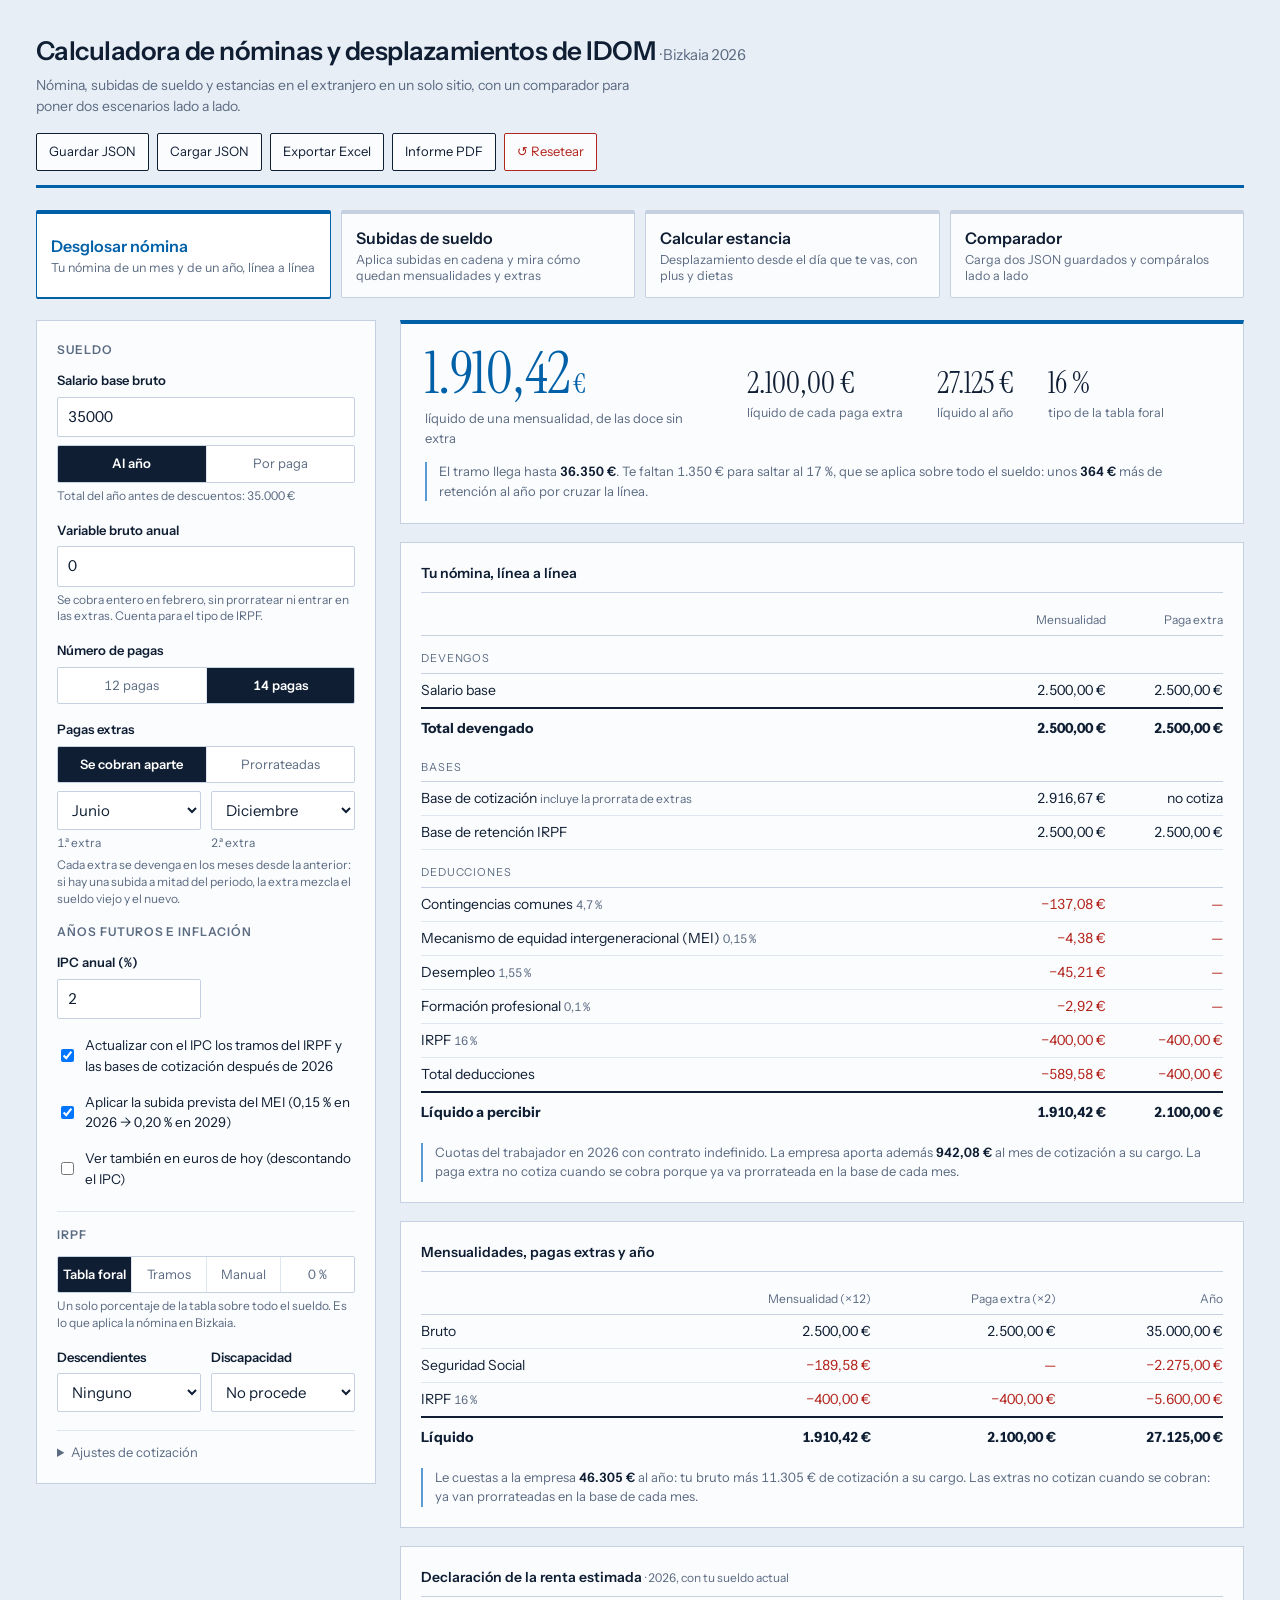
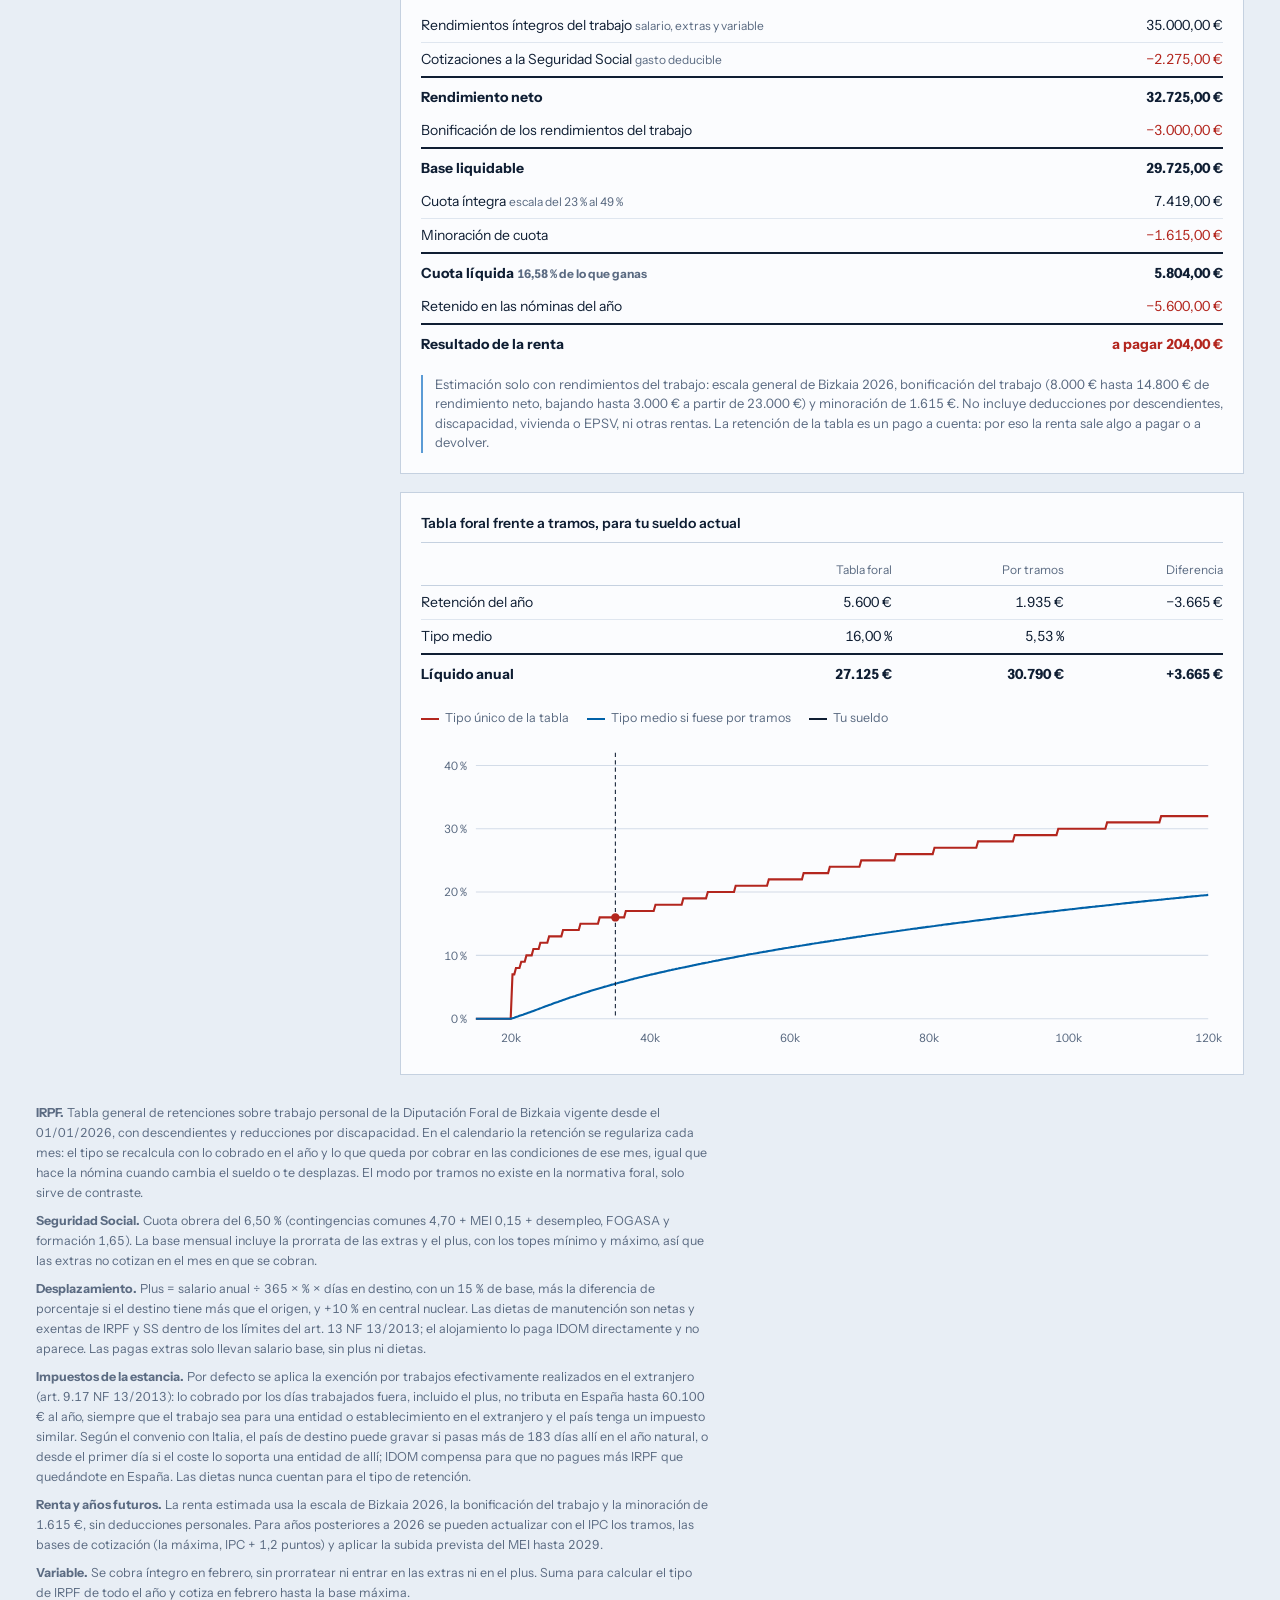
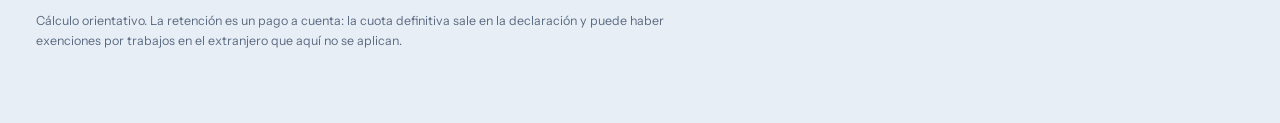
==== src/index.html @ e2e4efe3 "Mejoras: exención 9.17, renta estimada, parámetros por año, euros de hoy, días por calendario, compa" ====
<!DOCTYPE html>
<html lang="es">
<head>
<meta charset="utf-8">
<meta name="viewport" content="width=device-width, initial-scale=1, viewport-fit=cover">
<meta name="theme-color" content="#0061A8">
<meta name="apple-mobile-web-app-capable" content="yes">
<meta name="mobile-web-app-capable" content="yes">
<meta name="apple-mobile-web-app-title" content="Calculadora IDOM">
<title>Calculadora de nóminas y desplazamientos · IDOM</title>
<link rel="preconnect" href="https://fonts.googleapis.com">
<link rel="preconnect" href="https://fonts.gstatic.com" crossorigin>
<link href="https://fonts.googleapis.com/css2?family=Instrument+Sans:ital,wght@0,400..700;1,400&family=Instrument+Serif:ital@0;1&display=swap" rel="stylesheet">
<link rel="manifest" href="manifest.webmanifest">
<link rel="icon" href="icono.svg" type="image/svg+xml">
<link rel="apple-touch-icon" href="icono-180.png">
<script src="vendor/xlsx.full.min.js"></script>
<link rel="stylesheet" href="estilos.css">
</head>
<body class="m-desglose irpf-tabla">
<div class="wrap">
<div id="impresion"></div>

<header>
  <div>
    <h1>Calculadora de nóminas y desplazamientos de IDOM <span class="tag" style="font-size:15px;font-weight:400">· Bizkaia 2026</span></h1>
    <p>Nómina, subidas de sueldo y estancias en el extranjero en un solo sitio, con un comparador para poner dos escenarios lado a lado.</p>
  </div>
  <div class="acciones">
    <button class="btn" type="button" id="btnGuardar">Guardar JSON</button>
    <button class="btn" type="button" id="btnCargar">Cargar JSON</button>
    <input type="file" id="fichero" accept=".json,application/json" hidden>
    <button class="btn" type="button" id="btnExcel">Exportar Excel</button>
    <button class="btn" type="button" id="btnPdf">Informe PDF</button>
    <button class="btn reset" type="button" id="btnReset" title="Volver a los valores iniciales">↺ Resetear</button>
  </div>
</header>

<nav class="modos" id="segModo" aria-label="Qué quieres calcular">
  <button type="button" data-v="desglose" aria-pressed="true"><b>Desglosar nómina</b><span>Tu nómina de un mes y de un año, línea a línea</span></button>
  <button type="button" data-v="subidas" aria-pressed="false"><b>Subidas de sueldo</b><span>Aplica subidas en cadena y mira cómo quedan mensualidades y extras</span></button>
  <button type="button" data-v="estancia" aria-pressed="false"><b>Calcular estancia</b><span>Desplazamiento desde el día que te vas, con plus y dietas</span></button>
  <button type="button" data-v="comparador" aria-pressed="false"><b>Comparador</b><span>Carga dos JSON guardados y compáralos lado a lado</span></button>
</nav>

<div class="grid">

  <!-- ================= PANEL ================= -->
  <form class="panel" id="form" onsubmit="return false">
    <h3>Sueldo</h3>
    <div class="field">
      <label class="lab" for="importe">Salario base bruto</label>
      <input class="big-input" type="number" id="importe" value="35000" min="0" step="100">
      <div class="seg" style="margin-top:8px" id="segImporte">
        <button type="button" data-v="anual" aria-pressed="true">Al año</button>
        <button type="button" data-v="paga" aria-pressed="false">Por paga</button>
      </div>
      <div class="hint" id="hintImporte"></div>
    </div>
    <div class="field">
      <label class="lab" for="variable">Variable bruto anual</label>
      <input type="number" id="variable" value="0" min="0" step="100">
      <div class="hint">Se cobra entero en febrero, sin prorratear ni entrar en las extras. Cuenta para el tipo de IRPF.</div>
    </div>

    <div class="field">
      <label class="lab">Número de pagas</label>
      <div class="seg" id="segPagas">
        <button type="button" data-v="12" aria-pressed="false">12 pagas</button>
        <button type="button" data-v="14" aria-pressed="true">14 pagas</button>
      </div>
    </div>
    <div class="field solo-14">
      <label class="lab">Pagas extras</label>
      <div class="seg no-estancia" id="segCobro">
        <button type="button" data-v="aparte" aria-pressed="true">Se cobran aparte</button>
        <button type="button" data-v="prorr" aria-pressed="false">Prorrateadas</button>
      </div>
      <div class="hint solo-estancia" style="margin-top:0">En la estancia cada extra sale como partida aparte en su mes.</div>
      <div class="row2" style="margin-top:8px">
        <div><select id="extra1" aria-label="Mes de la primera extra"></select><div class="hint">1.ª extra</div></div>
        <div><select id="extra2" aria-label="Mes de la segunda extra"></select><div class="hint">2.ª extra</div></div>
      </div>
      <div class="hint">Cada extra se devenga en los meses desde la anterior: si hay una subida a mitad del periodo, la extra mezcla el sueldo viejo y el nuevo.</div>
    </div>

    <div class="no-desglose">
    <h3>Subidas de sueldo, en cadena</h3>
    <div id="subidas"></div>
    <div class="quick" id="quickSub">
      <button type="button" data-p="1">+1 %</button>
      <button type="button" data-p="2">+2 %</button>
      <button type="button" data-p="3">+3 %</button>
      <button type="button" data-p="5">+5 %</button>
      <button type="button" data-p="10">+10 %</button>
    </div>
    <div class="hint" id="hintSubidas"></div>
    </div>

    <div class="solo-estancia">
      <h3>Desplazamiento</h3>
      <div class="field">
        <label class="lab" for="origen">País de origen</label>
        <select id="origen"></select>
      </div>
      <div class="field">
        <label class="lab" for="destino">País o ciudad de destino</label>
        <select id="destino"></select>
      </div>
      <div class="field">
        <label class="check"><input type="checkbox" id="nuclear"> Central nuclear (+10 % de plus)</label>
      </div>
      <div class="field">
        <label class="check"><input type="checkbox" id="est2"> Vuelta a España a mitad de la estancia</label>
      </div>
      <div class="field">
        <div class="row2 fechas-est">
          <div><label class="lab" for="salida">Día de salida</label><input type="date" id="salida" value="2026-10-15"></div>
          <div class="solo-est2"><label class="lab" for="vueltaEsp">Vuelves a España</label><input type="date" id="vueltaEsp" value="2027-04-01"></div>
          <div class="solo-est2"><label class="lab" for="idaDeNuevo">Regresas a la estancia</label><input type="date" id="idaDeNuevo" value="2027-05-15"></div>
          <div><label class="lab" for="regreso"><span class="no-est2">Día de regreso</span><span class="solo-est2">Vuelta definitiva</span></label><input type="date" id="regreso" value="2027-12-20"></div>
        </div>
        <div class="hint no-est2">El resto del año cobras el sueldo de origen.</div>
        <div class="hint solo-est2">Mismo destino, con un tramo en España en medio (por ejemplo Italia, España, Italia). En ese tramo cobras el sueldo español, sin plus ni dietas. La regla de los 183 días suma los dos tramos fuera.</div>
      </div>
      <div class="field">
        <label class="lab">Periodo a calcular</label>
        <div class="seg" id="segPeriodo">
          <button type="button" data-v="estancia" aria-pressed="true">Solo la estancia</button>
          <button type="button" data-v="custom" aria-pressed="false">Otro periodo</button>
        </div>
        <div class="row2 solo-custom" style="margin-top:8px">
          <div><input type="month" id="calcDesde" value="2026-01" aria-label="Calcular desde" placeholder="AAAA-MM"><div class="hint">Desde</div></div>
          <div><input type="month" id="calcHasta" value="2027-12" aria-label="Calcular hasta" placeholder="AAAA-MM"><div class="hint">Hasta</div></div>
        </div>
        <div class="hint solo-custom">Meses completos. Los que caen fuera de la estancia van con el sueldo español; por ejemplo, de enero a octubre aunque vuelvas en julio.</div>
      </div>
      <div class="field">
        <label class="lab" for="modoDias">Días en destino (para plus y dietas)</label>
        <select id="modoDias">
          <option value="fijo">Un número fijo al mes</option>
          <option value="laborables">Laborables según calendario (lunes a viernes)</option>
          <option value="naturales">Todos los días naturales</option>
        </select>
        <div class="row2 solo-dias-fijo" style="margin-top:8px">
          <div><input type="number" id="diasDef" value="22" min="0" max="31" aria-label="Días en destino en un mes completo"><div class="hint">días en un mes completo</div></div>
        </div>
        <div class="hint">Se puede cambiar mes a mes en la tabla del calendario. Las dietas no cuentan para el tipo de IRPF.</div>
      </div>

      <h3>Impuestos de la estancia</h3>
      <div class="field">
        <label class="lab" for="regimen">Cómo tributa lo cobrado fuera</label>
        <select id="regimen">
          <option value="917">Exención por trabajos en el extranjero (art. 9.17)</option>
          <option value="183">Regla simplificada de los 183 días</option>
          <option value="ninguno">Tributa todo en España</option>
        </select>
        <div class="hint" id="hintRegimen"></div>
      </div>
      <div class="field solo-917">
        <label class="check"><input type="checkbox" id="aplicaNomina" checked> IDOM aplica la exención ya en la nómina</label>
        <div class="hint">Si no, te retienen como siempre y lo recuperas en la declaración de la renta.</div>
      </div>
      <div class="field">
        <label class="check"><input type="checkbox" id="costeDestino"> El coste lo soporta una entidad del país de destino (filial, sucursal o cliente allí)</label>
        <div class="hint">Con el convenio, el país de destino puede gravarte si pasas más de 183 días allí en el año natural, o desde el primer día si se cumple esta casilla.</div>
      </div>
      <div class="field">
        <label class="check"><input type="checkbox" id="tope" checked> IDOM compensa para que no pagues más IRPF que quedándote en España</label>
      </div>
    </div>

    <div class="solo-subidas">
      <h3>Calendario</h3>
      <div class="field">
        <label class="lab" for="anio">Ver mes a mes desde el año</label>
        <input type="number" id="anio" value="2026" min="2000" max="2100">
      </div>
    </div>

    <div class="no-comparador">
      <h3>Años futuros e inflación</h3>
      <div class="field">
        <div class="row2">
          <div><label class="lab" for="ipc">IPC anual (%)</label><input type="number" id="ipc" value="2" step="0.1" min="-5" max="20"></div>
        </div>
      </div>
      <div class="field">
        <label class="check"><input type="checkbox" id="indexar" checked> Actualizar con el IPC los tramos del IRPF y las bases de cotización después de 2026</label>
      </div>
      <div class="field">
        <label class="check"><input type="checkbox" id="meiProg" checked> Aplicar la subida prevista del MEI (0,15 % en 2026 → 0,20 % en 2029)</label>
      </div>
      <div class="field">
        <label class="check"><input type="checkbox" id="eurosHoy"> Ver también en euros de hoy (descontando el IPC)</label>
      </div>
    </div>

    <h3>IRPF</h3>
    <div class="field">
      <div class="seg" id="segIrpf">
        <button type="button" data-v="tabla" aria-pressed="true">Tabla foral</button>
        <button type="button" data-v="prog" aria-pressed="false">Tramos</button>
        <button type="button" data-v="manual" aria-pressed="false">Manual</button>
        <button type="button" data-v="zero" aria-pressed="false">0 %</button>
      </div>
      <div class="hint" id="hintIrpf"></div>
    </div>
    <div class="field solo-manual">
      <label class="lab" for="irpfManual">Tipo manual (%)</label>
      <input type="number" id="irpfManual" value="17" min="0" max="60" step="0.1">
    </div>
    <div class="field">
      <div class="row2">
        <div>
          <label class="lab" for="desc">Descendientes</label>
          <select id="desc">
            <option value="0" selected>Ninguno</option>
            <option value="1">1</option><option value="2">2</option>
            <option value="3">3</option><option value="4">4</option>
            <option value="5">5</option><option value="6">6 o más</option>
          </select>
        </div>
        <div>
          <label class="lab" for="disc">Discapacidad</label>
          <select id="disc">
            <option value="0" selected>No procede</option>
            <option value="1">Apdo. 4.a)</option>
            <option value="2">Apdos. 4.b) y c)</option>
          </select>
        </div>
      </div>
    </div>

    <details>
      <summary>Ajustes de cotización</summary>
      <div class="adv">
        <div class="field">
          <label class="lab" for="tipoSS">Cuota obrera (%)</label>
          <input type="number" id="tipoSS" value="6.50" step="0.01" min="0">
        </div>
        <div class="field">
          <label class="lab" for="tipoEmp">Cuota empresa (%)</label>
          <input type="number" id="tipoEmp" value="32.30" step="0.01" min="0">
        </div>
        <div class="field">
          <label class="lab" for="baseMin">Base mínima (€/mes)</label>
          <input type="number" id="baseMin" value="1649.70" step="0.01" min="0">
        </div>
        <div class="field">
          <label class="lab" for="baseMax">Base máxima (€/mes)</label>
          <input type="number" id="baseMax" value="5101.20" step="0.01" min="0">
        </div>
      </div>
    </details>
  </form>

  <!-- ================= RESULTADOS ================= -->
  <div id="resultados">

    <!-- ========== DESGLOSE Y SUBIDAS ========== -->
    <div class="no-estancia">
      <div class="hero solo-desglose">
        <div class="row">
          <div>
            <div class="figure" id="nHeroNeto">—</div>
            <div class="fig-lab" id="nHeroLab">líquido de una mensualidad</div>
          </div>
          <div class="solo-extra-aparte" id="nHeroExtraBox">
            <div class="sub" id="nHeroExtra">—</div>
            <div class="sub-lab">líquido de cada paga extra</div>
          </div>
          <div id="nHeroVarBox">
            <div class="sub" id="nHeroVar">—</div>
            <div class="sub-lab">líquido del variable, en febrero</div>
          </div>
          <div>
            <div class="sub" id="nHeroAnual">—</div>
            <div class="sub-lab">líquido al año</div>
          </div>
          <div>
            <div class="sub" id="nHeroTipo">—</div>
            <div class="sub-lab" id="nHeroTipoLab">retención IRPF</div>
          </div>
        </div>
        <div class="note" id="nTramoNota"></div>
      </div>

      <div class="panel solo-desglose" style="margin-top:18px">
        <h2>Tu nómina, línea a línea</h2>
        <div class="ancho"><table id="nNomina"></table></div>
        <div class="note" id="nNominaNota"></div>
      </div>

      <div class="panel solo-desglose" style="margin-top:18px">
        <h2>Mensualidades, pagas extras y año</h2>
        <div class="ancho"><table id="nTablaReparto"></table></div>
        <div class="note" id="nCosteNota"></div>
      </div>

      <div class="panel solo-desglose" style="margin-top:18px">
        <h2>Declaración de la renta estimada <span class="tag" id="nRentaTag"></span></h2>
        <div class="ancho"><table id="nRenta"></table></div>
        <div class="note" id="nRentaNota"></div>
      </div>

      <div class="hero solo-subidas">
        <div class="row">
          <div>
            <div class="figure" id="sHeroNeto">—</div>
            <div class="fig-lab" id="sHeroLab">líquido de una mensualidad tras las subidas</div>
          </div>
          <div id="sHeroExtraBox">
            <div class="sub" id="sHeroExtra">—</div>
            <div class="sub-lab" id="sHeroExtraLab">líquido de cada paga extra</div>
          </div>
          <div>
            <div class="sub" id="sHeroBruto">—</div>
            <div class="sub-lab" id="sHeroBrutoLab">bruto anual al final</div>
          </div>
          <div>
            <div class="sub" id="sHeroGana">—</div>
            <div class="sub-lab">más de líquido al año que hoy</div>
          </div>
        </div>
      </div>

      <div class="panel solo-subidas" style="margin-top:18px">
        <h2>Subidas encadenadas <span class="tag">· cada una sobre el sueldo que deja la anterior</span></h2>
        <div class="scrollx"><table id="nRecorrido"></table></div>
        <div class="note" id="nRecorridoNota"></div>
        <div class="chartbox">
          <div class="legend">
            <span><span class="key" style="background:var(--red)"></span>Líquido anual con la tabla foral</span>
            <span><span class="key" style="background:var(--teal)"></span>Líquido anual si fuese por tramos</span>
            <span><span class="key" style="background:var(--ink)"></span>Hoy y cada subida</span>
          </div>
          <svg id="chartNeto" viewBox="0 0 760 300" role="img" aria-label="Líquido anual en función del salario bruto"></svg>
        </div>
      </div>

      <div class="panel solo-subidas" style="margin-top:18px">
        <h2>Mes a mes <span class="tag" id="nCalTag"></span></h2>
        <div id="nCalendario"></div>
      </div>

      <div class="panel solo-desglose" style="margin-top:18px">
        <h2>Tabla foral frente a tramos, para tu sueldo actual</h2>
        <table>
          <tr class="th"><td></td><td class="n">Tabla foral</td><td class="n">Por tramos</td><td class="n">Diferencia</td></tr>
          <tr><td>Retención del año</td><td class="n" id="cU">—</td><td class="n" id="cP">—</td><td class="n" id="cD">—</td></tr>
          <tr><td>Tipo medio</td><td class="n" id="cUt">—</td><td class="n" id="cPt">—</td><td class="n"></td></tr>
          <tr class="total"><td>Líquido anual</td><td class="n" id="cUn">—</td><td class="n" id="cPn">—</td><td class="n" id="cDn">—</td></tr>
        </table>
        <div class="chartbox">
          <div class="legend">
            <span><span class="key" style="background:var(--red)"></span>Tipo único de la tabla</span>
            <span><span class="key" style="background:var(--teal)"></span>Tipo medio si fuese por tramos</span>
            <span><span class="key" style="background:var(--ink)"></span>Tu sueldo</span>
          </div>
          <svg id="chartTipo" viewBox="0 0 760 300" role="img" aria-label="Tipo de retención según el salario bruto anual"></svg>
        </div>
      </div>
    </div>

    <!-- ========== COMPARADOR ========== -->
    <div class="solo-comparador">
      <div class="slots" id="cmpSlots"></div>
      <input type="file" id="cmpFichero" accept=".json,application/json" hidden>
      <div class="panel" style="margin-top:18px">
        <h2>Comparación</h2>
        <div class="kpis" id="cmpKpis" style="margin-bottom:16px"></div>
        <div class="ancho"><table id="cmpTabla"></table></div>
        <div class="note" id="cmpNota"></div>
      </div>
      <div class="panel" id="cmpMesesPanel" style="margin-top:18px">
        <h2>Mes a mes <span class="tag" id="cmpMesesTag"></span></h2>
        <div class="legend" id="cmpLeyenda"></div>
        <svg id="chartCmp" viewBox="0 0 1200 280" role="img" aria-label="Líquido de cada mes en cada escenario"></svg>
        <div class="scrollx" style="margin-top:14px"><table class="cal" id="cmpMeses"></table></div>
      </div>
    </div>

    <!-- ========== ESTANCIA ========== -->
    <div class="solo-estancia">
      <div id="eAviso"></div>
      <div id="eContenido">
        <div class="panel dash">
          <div class="dash-head">
            <h2 style="border:0;margin:0;padding:0">Tu estancia <span class="tag" id="eDashTag"></span></h2>
            <div class="cfg" id="eCfg" style="margin:0;padding:0;border:0"></div>
          </div>
          <div class="kpis" id="eKpis"></div>
        </div>

        <div class="dos">
        <div class="panel" style="margin-top:18px">
          <h2>Desglose de la estancia <span class="tag" id="eResTag"></span></h2>
          <div class="ancho"><table id="eResumen"></table></div>
          <div class="note" id="eResNota"></div>
        </div>

        <div class="panel" style="margin-top:18px">
          <h2>Líquido de cada mes de estancia</h2>
          <div class="legend">
            <span><span class="key bar" style="background:var(--teal)"></span>Desplazado</span>
            <span><span class="key" style="background:var(--ink)"></span>Si te hubieras quedado, los mismos días</span>
          </div>
          <svg id="chartEstancia" viewBox="0 0 760 300" role="img" aria-label="Líquido de cada mes de estancia frente a quedarse"></svg>
        </div>
        </div>

        <div class="panel" style="margin-top:18px">
          <h2>IRPF y residencia fiscal, año a año</h2>
          <div class="ancho"><table id="eAnios"></table></div>
          <div class="note" id="eAniosNota"></div>
        </div>

      </div>
    </div>

  </div>
</div>

<div class="solo-estancia" id="eCalPanel">
  <div class="panel" style="margin-top:18px">
    <h2>Mes a mes, solo el periodo de estancia</h2>
    <div class="hint" style="margin:-4px 0 6px">Salario y pagas extras en proporción a los días naturales fuera de cada mes. Los días en destino (los que cuentan para plus y dietas) se pueden editar; los meses cambiados quedan marcados. <button type="button" class="btn" id="btnResetDias" style="padding:3px 8px;font-size:12px;margin-left:6px">Volver a los días por defecto</button></div>
    <div id="eCalendario"></div>
  </div>
</div>

    <footer>
      <p><b>IRPF.</b> Tabla general de retenciones sobre trabajo personal de la Diputación Foral de Bizkaia vigente desde el 01/01/2026, con descendientes y reducciones por discapacidad. En el calendario la retención se regulariza cada mes: el tipo se recalcula con lo cobrado en el año y lo que queda por cobrar en las condiciones de ese mes, igual que hace la nómina cuando cambia el sueldo o te desplazas. El modo por tramos no existe en la normativa foral, solo sirve de contraste.</p>
      <p><b>Seguridad Social.</b> Cuota obrera del 6,50 % (contingencias comunes 4,70 + MEI 0,15 + desempleo, FOGASA y formación 1,65). La base mensual incluye la prorrata de las extras y el plus, con los topes mínimo y máximo, así que las extras no cotizan en el mes en que se cobran.</p>
      <p><b>Desplazamiento.</b> Plus = salario anual ÷ 365 × % × días en destino, con un 15 % de base, más la diferencia de porcentaje si el destino tiene más que el origen, y +10 % en central nuclear. Las dietas de manutención son netas y exentas de IRPF y SS dentro de los límites del art. 13 NF 13/2013; el alojamiento lo paga IDOM directamente y no aparece. Las pagas extras solo llevan salario base, sin plus ni dietas.</p>
      <p><b>Impuestos de la estancia.</b> Por defecto se aplica la exención por trabajos efectivamente realizados en el extranjero (art. 9.17 NF 13/2013): lo cobrado por los días trabajados fuera, incluido el plus, no tributa en España hasta 60.100 € al año, siempre que el trabajo sea para una entidad o establecimiento en el extranjero y el país tenga un impuesto similar. Según el convenio con Italia, el país de destino puede gravar si pasas más de 183 días allí en el año natural, o desde el primer día si el coste lo soporta una entidad de allí; IDOM compensa para que no pagues más IRPF que quedándote en España. Las dietas nunca cuentan para el tipo de retención.</p>
      <p><b>Renta y años futuros.</b> La renta estimada usa la escala de Bizkaia 2026, la bonificación del trabajo y la minoración de 1.615 €, sin deducciones personales. Para años posteriores a 2026 se pueden actualizar con el IPC los tramos, las bases de cotización (la máxima, IPC + 1,2 puntos) y aplicar la subida prevista del MEI hasta 2029.</p>
      <p><b>Variable.</b> Se cobra íntegro en febrero, sin prorratear ni entrar en las extras ni en el plus. Suma para calcular el tipo de IRPF de todo el año y cotiza en febrero hasta la base máxima.</p>
      <p>Cálculo orientativo. La retención es un pago a cuenta: la cuota definitiva sale en la declaración y puede haber exenciones por trabajos en el extranjero que aquí no se aplican.</p>
    </footer>
</div>

<div id="barraMovil" role="region" aria-label="Resultado">
  <div class="bm-txt"><div class="bm-v" id="bmV">—</div><div class="bm-l" id="bmL"></div></div>
  <button type="button" id="bmDatos">Datos</button>
  <button type="button" id="bmRes" class="on">Resultado</button>
</div>
<script src="datos.js"></script>
<script src="motor.js"></script>
<script src="app.js"></script>
</body>
</html>
---- src/estilos.css ----
:root{
    /* paleta azul IDOM: cambia --teal para ajustar el azul corporativo */
    --paper:#E8EEF5;
    --card:#FBFCFE;
    --ink:#0F1E33;
    --muted:#5B6B82;
    --line:#C5D1E0;
    --line-soft:#DFE6EF;
    --red:#B3261E;
    --teal:#0061A8;
    --gold:#5B9BD5;
    --tint:#EAF2FB;
    --warn-bg:#FBEAE8;
  }
  *{box-sizing:border-box}
  html,body{margin:0;padding:0}
  body{
    background:var(--paper);
    color:var(--ink);
    font-family:"Instrument Sans",system-ui,sans-serif;
    font-size:15px;
    line-height:1.5;
    -webkit-font-smoothing:antialiased;
    font-variant-numeric:tabular-nums;
  }
  .wrap{max-width:1240px;margin:0 auto;padding:32px 16px 64px}

  header{border-bottom:3px solid var(--teal);padding-bottom:14px;margin-bottom:22px;
    display:flex;flex-wrap:wrap;gap:16px;align-items:flex-end;justify-content:space-between}
  h1{font-size:26px;font-weight:600;letter-spacing:-.02em;margin:0 0 4px}
  header p{margin:0;color:var(--muted);max-width:70ch;font-size:14px}
  .acciones{display:flex;gap:8px;flex-wrap:wrap}
  .btn{font:inherit;font-size:13px;padding:8px 12px;border:1px solid var(--ink);background:var(--card);
    color:var(--ink);cursor:pointer;border-radius:2px}
  .btn:hover{background:var(--ink);color:#fff}
  .btn.reset{border-color:var(--red);color:var(--red)}
  .btn.reset:hover{background:var(--red);color:#fff}
  .btn.ok{background:var(--teal);border-color:var(--teal);color:#fff}

  .grid{display:grid;grid-template-columns:340px minmax(0,1fr);gap:24px;align-items:start}
  @media (max-width:900px){.grid{grid-template-columns:minmax(0,1fr)}}
  .grid > *{min-width:0}
  body.m-estancia .wrap{max-width:1680px}
  body.m-estancia .grid{grid-template-columns:320px minmax(0,1fr)}
  @media (max-width:900px){body.m-estancia .grid{grid-template-columns:minmax(0,1fr)}}
  .dos{display:grid;grid-template-columns:minmax(0,1fr) minmax(0,1fr);gap:18px;margin-top:18px}
  .dos > .panel{margin-top:0 !important}
  @media (max-width:1150px){.dos{grid-template-columns:minmax(0,1fr)}}
  #eCalPanel .scrollx table{min-width:1000px}
  #eAnios td{padding-right:12px}
  #eResumen td.n{padding-left:14px}
  #eAnios td:last-child{padding-right:0}
  table.cal td{white-space:nowrap}
  body.m-comparador .grid{grid-template-columns:minmax(0,1fr)}
  .slots{display:grid;grid-template-columns:repeat(2,minmax(0,1fr));gap:18px}
  @media (max-width:900px){.slots{grid-template-columns:minmax(0,1fr)}}
  .slots .panel{margin-top:0 !important}
  .cmp-slot h2 .dot{display:inline-block;width:10px;height:10px;border-radius:2px;margin-right:6px;vertical-align:0}
  .cmp-slot .acciones{margin:4px 0 12px}
  .cmp-slot .btn{font-size:12.5px;padding:6px 10px}
  .cmp-info{font-size:13px;color:var(--muted)}
  .cmp-info b{color:var(--ink)}
  .cmp-vacio{padding:18px;border:1px dashed var(--line);color:var(--muted);font-size:13.5px;text-align:center}
  #cmpTabla td.n{padding-left:14px}
  .dash-head{display:flex;flex-wrap:wrap;gap:8px 24px;align-items:baseline;justify-content:space-between;margin-bottom:14px}
  .kpis{display:grid;grid-template-columns:repeat(4,minmax(0,1fr));gap:1px;background:var(--line-soft);border:1px solid var(--line-soft)}
  @media (max-width:1100px){.kpis{grid-template-columns:repeat(2,minmax(0,1fr))}}
  .kpi{background:var(--card);padding:14px 16px;min-width:0}
  .kpi .v{font-family:"Instrument Serif",Georgia,serif;font-size:34px;line-height:1.05;white-space:nowrap}
  .kpi .l{font-size:12.5px;color:var(--muted);margin-top:4px}
  .kpi .s{font-size:12px;color:var(--muted);margin-top:2px}
  .kpi.main .v{color:var(--teal);font-size:44px}
  .kpi.pos .v{color:var(--teal)}
  @media (max-width:500px){.kpi .v{font-size:26px}.kpi.main .v{font-size:32px}}
  table.cal tr.yrow td{background:var(--paper);font-weight:600;padding:8px 6px;white-space:normal}
  table.cal tr.ysub td{border-top:1px solid var(--ink);font-weight:600}
  .pill.nores{color:var(--teal);background:#E2EEF9}
  .pill.alerta{color:var(--red);background:var(--warn-bg);white-space:nowrap}
  .pill.res{color:var(--muted)}

  .panel{background:var(--card);border:1px solid var(--line);padding:20px}
  .panel + .panel{margin-top:18px}
  .panel h3{font-size:12px;text-transform:uppercase;letter-spacing:.08em;color:var(--muted);
    margin:22px 0 12px;padding-top:14px;border-top:1px solid var(--line-soft);font-weight:600}
  .panel h3:first-of-type{margin-top:0;border-top:0;padding-top:0}

  .field{margin-bottom:16px}
  .field:last-child{margin-bottom:0}
  label.lab{display:block;font-size:13px;font-weight:600;margin-bottom:6px}
  .hint{font-size:12px;color:var(--muted);margin-top:5px;line-height:1.4}
  .row2{display:grid;grid-template-columns:minmax(0,1fr) minmax(0,1fr);gap:10px}
  .fechas-est{row-gap:12px;align-items:end}
  .row2 input[type=date]{padding:8px 6px;font-size:14px}

  input[type=number],input[type=date],input[type=month],input[type=text],select{
    width:100%;font:inherit;font-variant-numeric:tabular-nums;
    padding:8px 10px;border:1px solid var(--line);background:#fff;color:var(--ink);border-radius:2px;
  }
  input:focus,select:focus,.seg button:focus-visible,.btn:focus-visible{outline:2px solid var(--teal);outline-offset:1px}
  .big-input{font-size:22px;font-weight:600;padding:10px}

  .seg{display:flex;border:1px solid var(--line);border-radius:2px;overflow:hidden;background:#fff}
  .seg button{
    flex:1;font:inherit;font-size:13px;padding:8px 4px;border:0;background:#fff;color:var(--muted);
    cursor:pointer;border-right:1px solid var(--line-soft);
  }
  .seg button:last-child{border-right:0}
  .seg button[aria-pressed=true]{background:var(--ink);color:#fff;font-weight:600}
  .modos{display:grid;grid-template-columns:repeat(4,minmax(0,1fr));gap:10px;margin-bottom:22px}
  @media (max-width:1000px){.modos{grid-template-columns:repeat(2,minmax(0,1fr))}}
  @media (max-width:700px){.modos{grid-template-columns:1fr}}
  .modos button{font:inherit;text-align:left;cursor:pointer;background:var(--card);color:var(--ink);
    border:1px solid var(--line);border-top:4px solid var(--line);padding:12px 14px;border-radius:2px}
  .modos button:hover{border-color:var(--ink)}
  .modos button b{display:block;font-size:16px;font-weight:600;margin-bottom:2px}
  .modos button span{display:block;font-size:12.5px;color:var(--muted);line-height:1.35}
  .modos button[aria-pressed=true]{border-color:var(--teal);border-top-color:var(--teal);background:#fff;
    box-shadow:0 1px 0 var(--teal)}
  .modos button[aria-pressed=true] b{color:var(--teal)}
  tr.sec td{font-size:11px;text-transform:uppercase;letter-spacing:.08em;color:var(--muted);
    padding-top:14px;border-bottom:1px solid var(--line)}

  .check{display:flex;gap:8px;align-items:center;font-size:13.5px}

  details{margin-top:18px;border-top:1px solid var(--line-soft);padding-top:12px}
  summary{cursor:pointer;font-size:13px;color:var(--muted)}
  summary:hover{color:var(--ink)}
  .adv{display:grid;grid-template-columns:1fr 1fr;gap:12px;margin-top:14px}
  .adv .field{margin-bottom:0}
  .adv label.lab{font-size:11.5px;font-weight:500;color:var(--muted)}
  .adv input{padding:6px 8px;font-size:13px}

  /* subidas */
  .sub-row{display:grid;grid-template-columns:22px 74px 1fr 28px;gap:6px;align-items:center;margin-bottom:6px}
  .sub-row .n{font-size:12px;color:var(--muted)}
  .sub-row input{padding:6px 7px;font-size:13.5px}
  .sub-del{border:0;background:none;color:var(--muted);font-size:18px;line-height:1;cursor:pointer;padding:4px;border-radius:2px}
  .sub-del:hover{color:var(--red);background:var(--warn-bg)}
  .quick{display:flex;gap:6px;flex-wrap:wrap;margin-top:8px}
  .quick button{font:inherit;font-size:12.5px;padding:6px 9px;border:1px solid var(--line);background:#fff;
    color:var(--ink);cursor:pointer;border-radius:2px}
  .quick button:hover{border-color:var(--ink)}
  .vacio{font-size:13px;color:var(--muted);padding:6px 0}

  /* resultados */
  .hero{background:var(--card);border:1px solid var(--line);border-top:4px solid var(--teal);padding:22px 24px}
  .hero .row{display:flex;flex-wrap:wrap;gap:34px;align-items:baseline}
  .figure{font-family:"Instrument Serif",Georgia,serif;font-size:58px;line-height:.95;letter-spacing:-.01em;color:var(--teal)}
  .figure span{font-size:26px}
  .fig-lab{font-size:13px;color:var(--muted);margin-top:8px;max-width:32ch}
  .sub{font-family:"Instrument Serif",Georgia,serif;font-size:30px;line-height:1;color:var(--ink)}
  .sub-lab{font-size:12.5px;color:var(--muted);margin-top:6px;max-width:26ch}

  .cols{display:grid;grid-template-columns:1fr 1fr;gap:18px;margin-top:18px}
  @media (max-width:760px){.cols{grid-template-columns:1fr}}

  h2{font-size:14px;font-weight:600;margin:0 0 12px;padding-bottom:8px;border-bottom:1px solid var(--line)}
  h2 .tag{font-weight:400}
  table{width:100%;border-collapse:collapse;font-size:14px}
  td,th{padding:6px 0;border-bottom:1px solid var(--line-soft);vertical-align:baseline;text-align:left;font-weight:400}
  td.n,th.n{text-align:right;font-variant-numeric:tabular-nums;white-space:nowrap}
  tr.total td{border-bottom:0;border-top:2px solid var(--ink);font-weight:700;padding-top:9px}
  tr.neg td.n,td.neg{color:var(--red)}
  .tag{font-size:12px;color:var(--muted)}
  .th td,thead th{color:var(--muted);font-size:12px;border-bottom:1px solid var(--line)}
  td.pos{color:var(--teal);font-weight:600}

  .note{margin-top:14px;font-size:13px;line-height:1.5;color:var(--muted);border-left:2px solid var(--gold);padding-left:12px}
  .note b{color:var(--ink);font-weight:600}
  .note:empty{display:none}

  .scrollx{overflow-x:auto;-webkit-overflow-scrolling:touch}
  .scrollx table{min-width:760px}
  .ancho{overflow-x:auto}
  .th td.n{white-space:normal}
  td.sep,th.sep{border-left:1px solid var(--line);padding-left:8px}
  td.warn{color:var(--red);font-weight:600}
  tr.cliff td{background:var(--warn-bg)}

  /* calendario */
  table.cal{font-size:13px}
  table.cal th,table.cal td{padding:5px 6px}
  table.cal td:first-child,table.cal th:first-child{padding-left:0}
  table.cal tr.fuera td{color:var(--muted)}
  table.cal tr.extra td{background:var(--tint)}
  table.cal tr.extra td:first-child{font-weight:600;padding-left:6px}
  table.cal tfoot td{border-top:2px solid var(--ink);border-bottom:0;font-weight:700}
  table.cal td.b{font-weight:600}
  table.cal input.dias{width:56px;padding:3px 5px;font-size:13px;text-align:right}
  table.cal tr.ov input.dias{border-color:var(--red);background:var(--warn-bg)}
  .pill{display:inline-block;font-size:10.5px;padding:0 5px;border:1px solid currentColor;border-radius:2px;
    margin-left:4px;vertical-align:1px;line-height:1.5}
  .pill.up{color:var(--teal)}
  .pill.dest{color:var(--gold)}
  .yh{display:flex;justify-content:space-between;align-items:baseline;flex-wrap:wrap;gap:8px;margin:26px 0 6px}
  .yh:first-child{margin-top:4px}
  .yh b{font-family:"Instrument Serif",Georgia,serif;font-size:26px;font-weight:400}
  .resumen-anio{display:flex;flex-wrap:wrap;gap:6px 26px;font-size:13px;color:var(--muted);padding:10px 0 4px}
  .resumen-anio b{color:var(--ink)}

  .cfg{display:flex;flex-wrap:wrap;gap:6px 26px;font-size:13px;color:var(--muted);margin-top:14px;padding-top:12px;border-top:1px solid var(--line-soft)}
  .cfg b{color:var(--ink)}

  .chartbox{margin-top:18px}
  .legend{display:flex;gap:18px;font-size:12.5px;color:var(--muted);margin-bottom:10px;flex-wrap:wrap}
  .key{display:inline-block;width:18px;height:2px;vertical-align:middle;margin-right:6px}
  .key.bar{height:10px;width:10px}
  svg{display:block;width:100%;height:auto}

  .aviso{padding:16px;background:var(--warn-bg);border:1px solid #EBC4C0;color:var(--red);font-size:14px}

  body:not(.m-desglose) .solo-desglose,
  body:not(.m-subidas) .solo-subidas,
  body:not(.m-estancia) .solo-estancia,
  body:not(.m-comparador) .solo-comparador,
  body.m-comparador .no-estancia,
  body.m-comparador #form,
  body:not(.per-custom) .solo-custom,
  body:not(.con-est2) .solo-est2,
  body:not(.reg-917) .solo-917,
  body:not(.dias-fijo) .solo-dias-fijo,
  body.m-comparador .no-comparador,
  body:not(.euros-hoy) .solo-euros-hoy,
  body.con-est2 .no-est2,
  body.m-desglose .no-desglose,
  body.m-estancia .no-estancia,
  body.p12 .solo-14,
  body:not(.irpf-manual) .solo-manual,
  body:not(.irpf-tabla) .solo-tabla{display:none !important}

  footer{margin-top:28px;font-size:12.5px;color:var(--muted);line-height:1.6;max-width:84ch}
  footer p{margin:0 0 8px}

  /* ================= MÓVIL ================= */
  #barraMovil{display:none}
  @media (max-width:900px){
    .wrap{padding:14px 12px calc(96px + env(safe-area-inset-bottom))}
    header{gap:10px;margin-bottom:12px;padding-bottom:10px}
    h1{font-size:20px;line-height:1.2}
    h1 .tag{display:block;font-size:13px !important}
    header p{display:none}
    .acciones{display:grid;grid-template-columns:repeat(2,minmax(0,1fr));gap:6px;width:100%}
    .acciones .btn{padding:10px 8px;font-size:13px;min-height:42px}

    /* pestañas compactas y fijas arriba */
    .modos{position:sticky;top:0;z-index:20;display:flex !important;gap:6px;overflow-x:auto;
      margin:0 -12px 14px;padding:8px 12px;background:var(--paper);scrollbar-width:none;
      box-shadow:0 6px 10px -10px rgba(15,30,51,.5)}
    .modos::-webkit-scrollbar{display:none}
    .modos button{flex:0 0 auto;padding:9px 14px;border-top-width:1px;border-radius:20px;min-height:40px}
    .modos button span{display:none}
    .modos button b{font-size:14px;margin:0;white-space:nowrap}
    .modos button[aria-pressed=true]{background:var(--teal);border-color:var(--teal)}
    .modos button[aria-pressed=true] b{color:#fff}

    /* tamaños táctiles y sin zoom en iPhone */
    input[type=number],input[type=date],input[type=month],input[type=text],select,
    .adv input,.sub-row input,table.cal input.dias{font-size:16px !important}
    input[type=number],input[type=date],input[type=month],select{min-height:44px}
    .big-input{font-size:22px !important}
    .seg button{min-height:42px;font-size:14px}
    .quick button{min-height:38px;padding:7px 12px}
    .check{font-size:15px}
    .check input{width:20px;height:20px}
    .panel{padding:16px 14px}
    .sub-row{grid-template-columns:20px 80px 1fr 36px}

    /* resultados */
    .hero{padding:16px 14px}
    .hero .row{gap:16px 26px}
    .figure{font-size:44px}
    .sub{font-size:24px}
    .kpi{padding:12px}
    .kpi .v{font-size:24px}
    .kpi.main .v{font-size:30px}
    .kpi .s{font-size:11.5px}
    h2{font-size:15px}

    /* tablas: mes fijo a la izquierda al deslizar */
    .scrollx{margin:0 -14px;padding:0 14px}
    table.cal{font-size:12.5px}
    table.cal th:first-child,table.cal td:first-child:not([colspan]){position:sticky;left:0;z-index:2;background:var(--card);
      box-shadow:6px 0 6px -6px rgba(15,30,51,.25)}
    table.cal input.dias{width:58px;min-height:36px}

    /* gráficos legibles */
    svg text{font-size:22px}
    #chartCmp text{font-size:32px}

    /* barra fija con el resultado */
    #barraMovil{display:flex;position:fixed;left:0;right:0;bottom:0;z-index:30;align-items:center;gap:10px;
      padding:10px 12px calc(10px + env(safe-area-inset-bottom));background:var(--ink);color:#fff;
      box-shadow:0 -6px 18px rgba(15,30,51,.25)}
    #barraMovil .bm-txt{flex:1;min-width:0;line-height:1.2}
    #barraMovil .bm-v{font-family:"Instrument Serif",Georgia,serif;font-size:24px;white-space:nowrap;overflow:hidden;text-overflow:ellipsis}
    #barraMovil .bm-l{font-size:11.5px;opacity:.75;white-space:nowrap;overflow:hidden;text-overflow:ellipsis}
    #barraMovil button{font:inherit;font-size:13px;font-weight:600;border:1px solid rgba(255,255,255,.4);background:transparent;
      color:#fff;border-radius:20px;padding:9px 14px;min-height:40px}
    #barraMovil button.on{background:#fff;color:var(--ink);border-color:#fff}
  }

  /* ================= INFORME (IMPRESIÓN / PDF) ================= */
  #impresion{display:none}
  @media print{
    @page{size:A4;margin:12mm}
    :root{--paper:#fff}
    html,body{background:#fff !important}
    body{font-size:11px;-webkit-print-color-adjust:exact;print-color-adjust:exact}
    .wrap{max-width:none !important;padding:0 !important}
    header .acciones,.modos,#form,#barraMovil,.btn,.quick,details,#btnResetDias{display:none !important}
    header{border-bottom:2px solid var(--teal);margin-bottom:8px}
    header p{display:none}
    h1{font-size:18px}
    .grid,body.m-estancia .grid,body.m-comparador .grid{display:block !important}
    #impresion{display:block;font-size:11px;color:var(--muted);margin:0 0 10px;line-height:1.5}
    #impresion b{color:var(--ink)}
    .panel,.hero{box-shadow:none;border-color:#c8d0dc;padding:10px 12px;margin-top:10px !important}
    .hero,.kpis,.dos>.panel,svg{break-inside:avoid;page-break-inside:avoid}
    .dos{display:block}
    .scrollx,.ancho{overflow:visible !important;margin:0 !important;padding:0 !important}
    .scrollx table,#eCalPanel .scrollx table{min-width:0 !important}
    table{font-size:9.5px}
    table.cal{font-size:8.5px}
    table.cal th,table.cal td{padding:2px 3px}
    table.cal th:first-child,table.cal td:first-child{position:static !important;box-shadow:none !important}
    table.cal input.dias{border:0;background:none;width:auto;padding:0;font-size:8.5px !important;min-height:0;text-align:right}
    tr{break-inside:avoid}
    svg{max-height:200px}
    svg text{font-size:11px !important}
    .figure{font-size:34px}
    .kpi .v{font-size:20px}
    .kpi.main .v{font-size:26px}
    footer{font-size:8.5px;max-width:none;columns:2;column-gap:20px}
    a{color:inherit;text-decoration:none}
    .tag{font-size:.85em}
    #eAnios,#cmpTabla{font-size:8px}
    #eAnios td{padding-right:5px}
    .pill{font-size:7.5px;white-space:nowrap;padding:0 3px}
    .hint,.note{font-size:9.5px}
  }
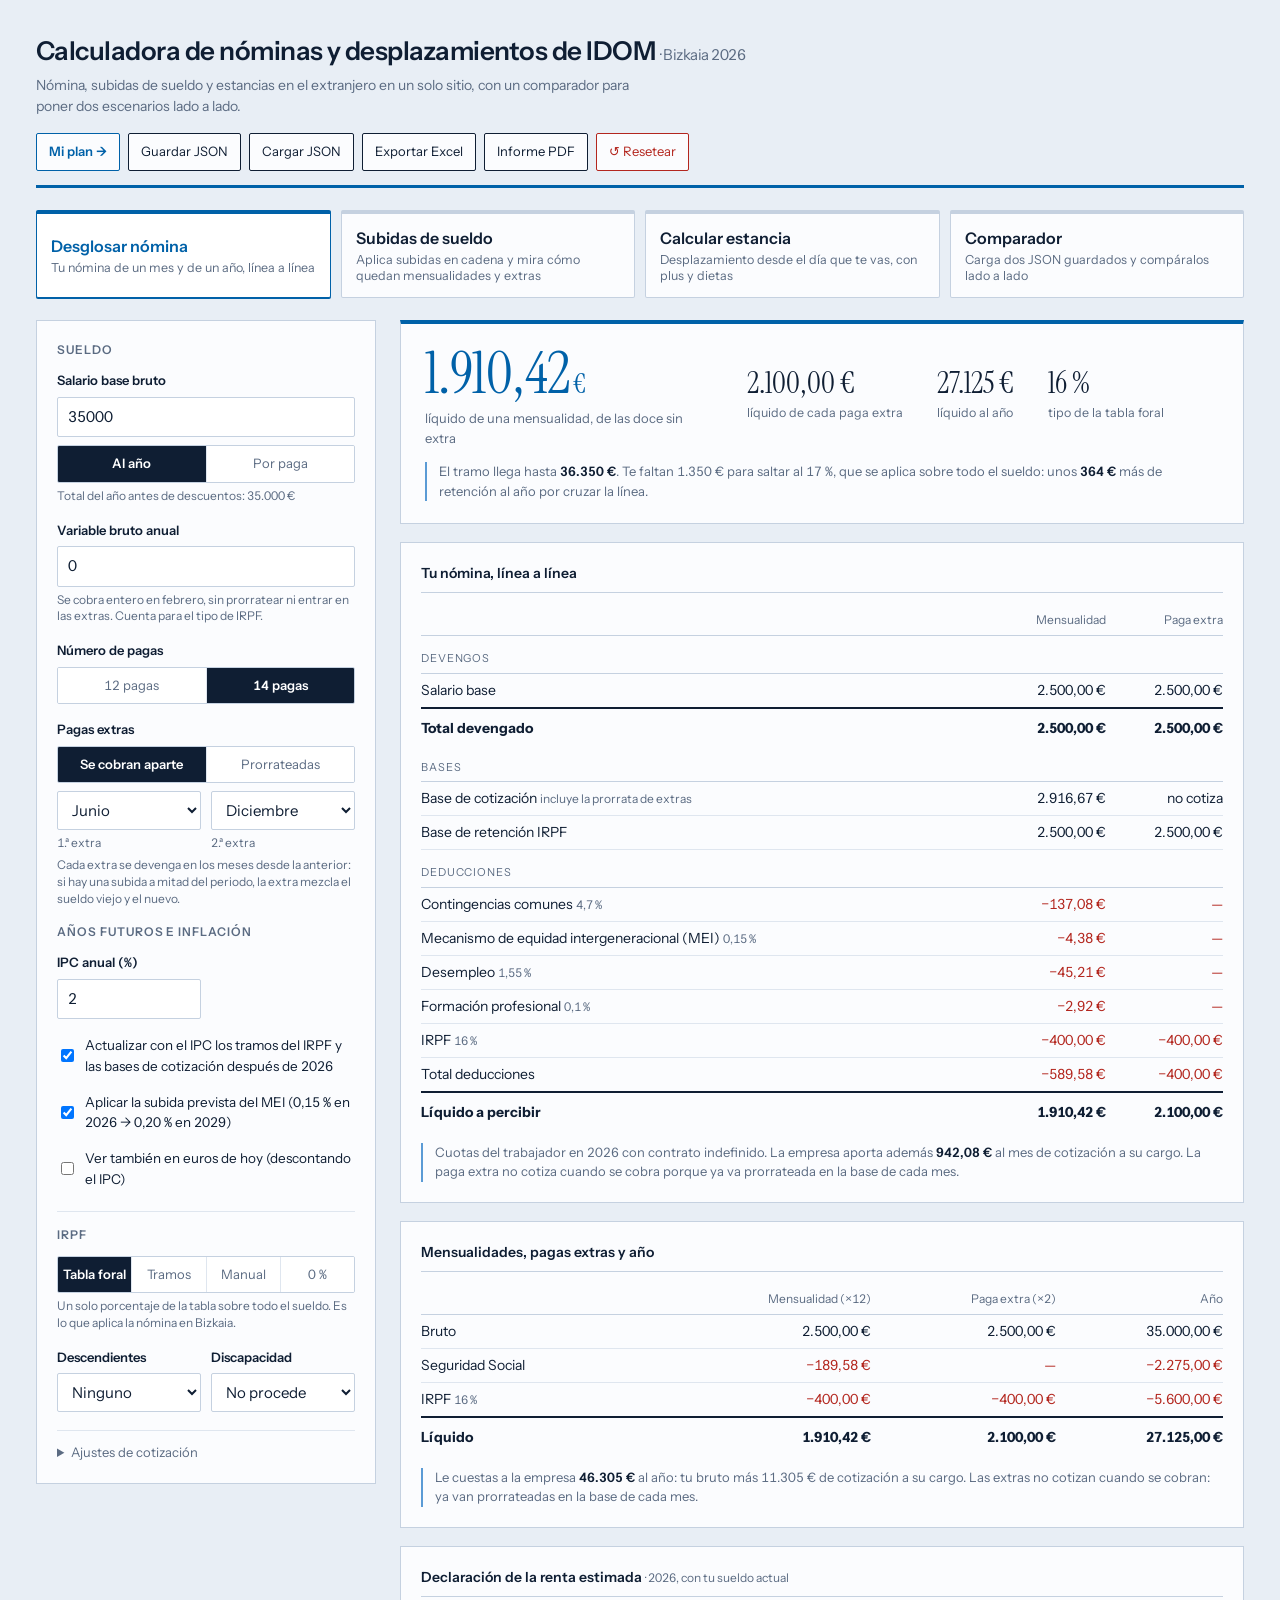
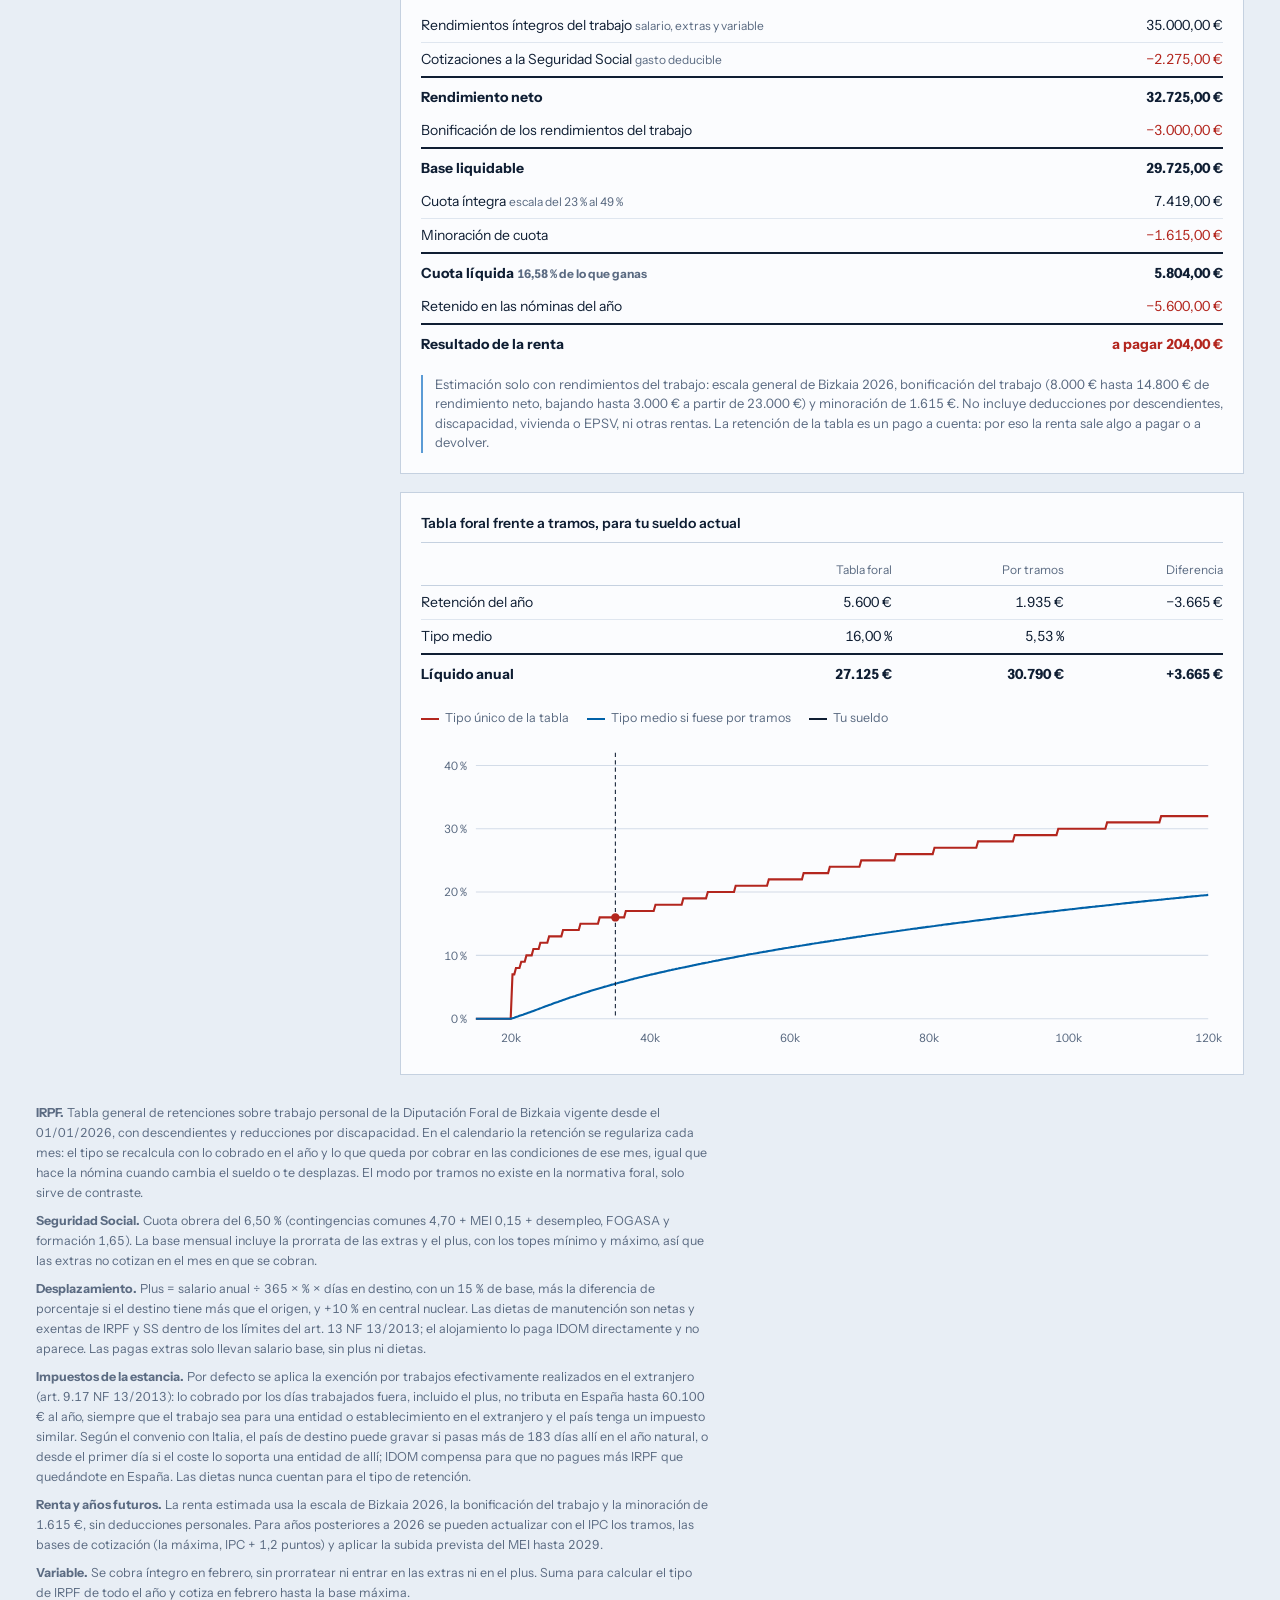
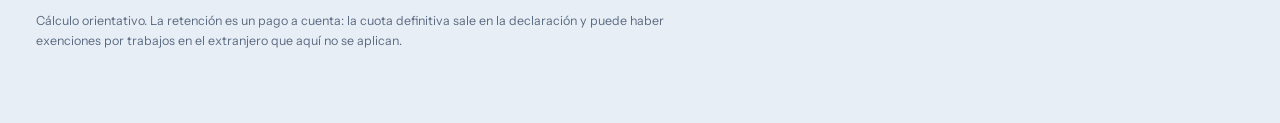
==== commit 8155924e: "Mi plan: nómina a partir de la estancia de la calculadora, balance de dinero y deudas y plan de pago" ====
--- a/src/index.html
+++ b/src/index.html
@@ -27,6 +27,7 @@
     <p>Nómina, subidas de sueldo y estancias en el extranjero en un solo sitio, con un comparador para poner dos escenarios lado a lado.</p>
   </div>
   <div class="acciones">
+    <a class="btn plan-link" href="plan.html">Mi plan →</a>
     <button class="btn" type="button" id="btnGuardar">Guardar JSON</button>
     <button class="btn" type="button" id="btnCargar">Cargar JSON</button>
     <input type="file" id="fichero" accept=".json,application/json" hidden>
@@ -449,6 +450,7 @@
 </div>
 <script src="datos.js"></script>
 <script src="motor.js"></script>
+<script src="params.js"></script>
 <script src="app.js"></script>
 </body>
 </html>
--- a/src/estilos.css
+++ b/src/estilos.css
@@ -36,6 +36,9 @@
   .btn.reset{border-color:var(--red);color:var(--red)}
   .btn.reset:hover{background:var(--red);color:#fff}
   .btn.ok{background:var(--teal);border-color:var(--teal);color:#fff}
+  a.btn{display:inline-block;text-decoration:none}
+  .btn.plan-link{border-color:var(--teal);color:var(--teal);font-weight:600}
+  .btn.plan-link:hover{background:var(--teal);color:#fff}
 
   .grid{display:grid;grid-template-columns:340px minmax(0,1fr);gap:24px;align-items:start}
   @media (max-width:900px){.grid{grid-template-columns:minmax(0,1fr)}}
